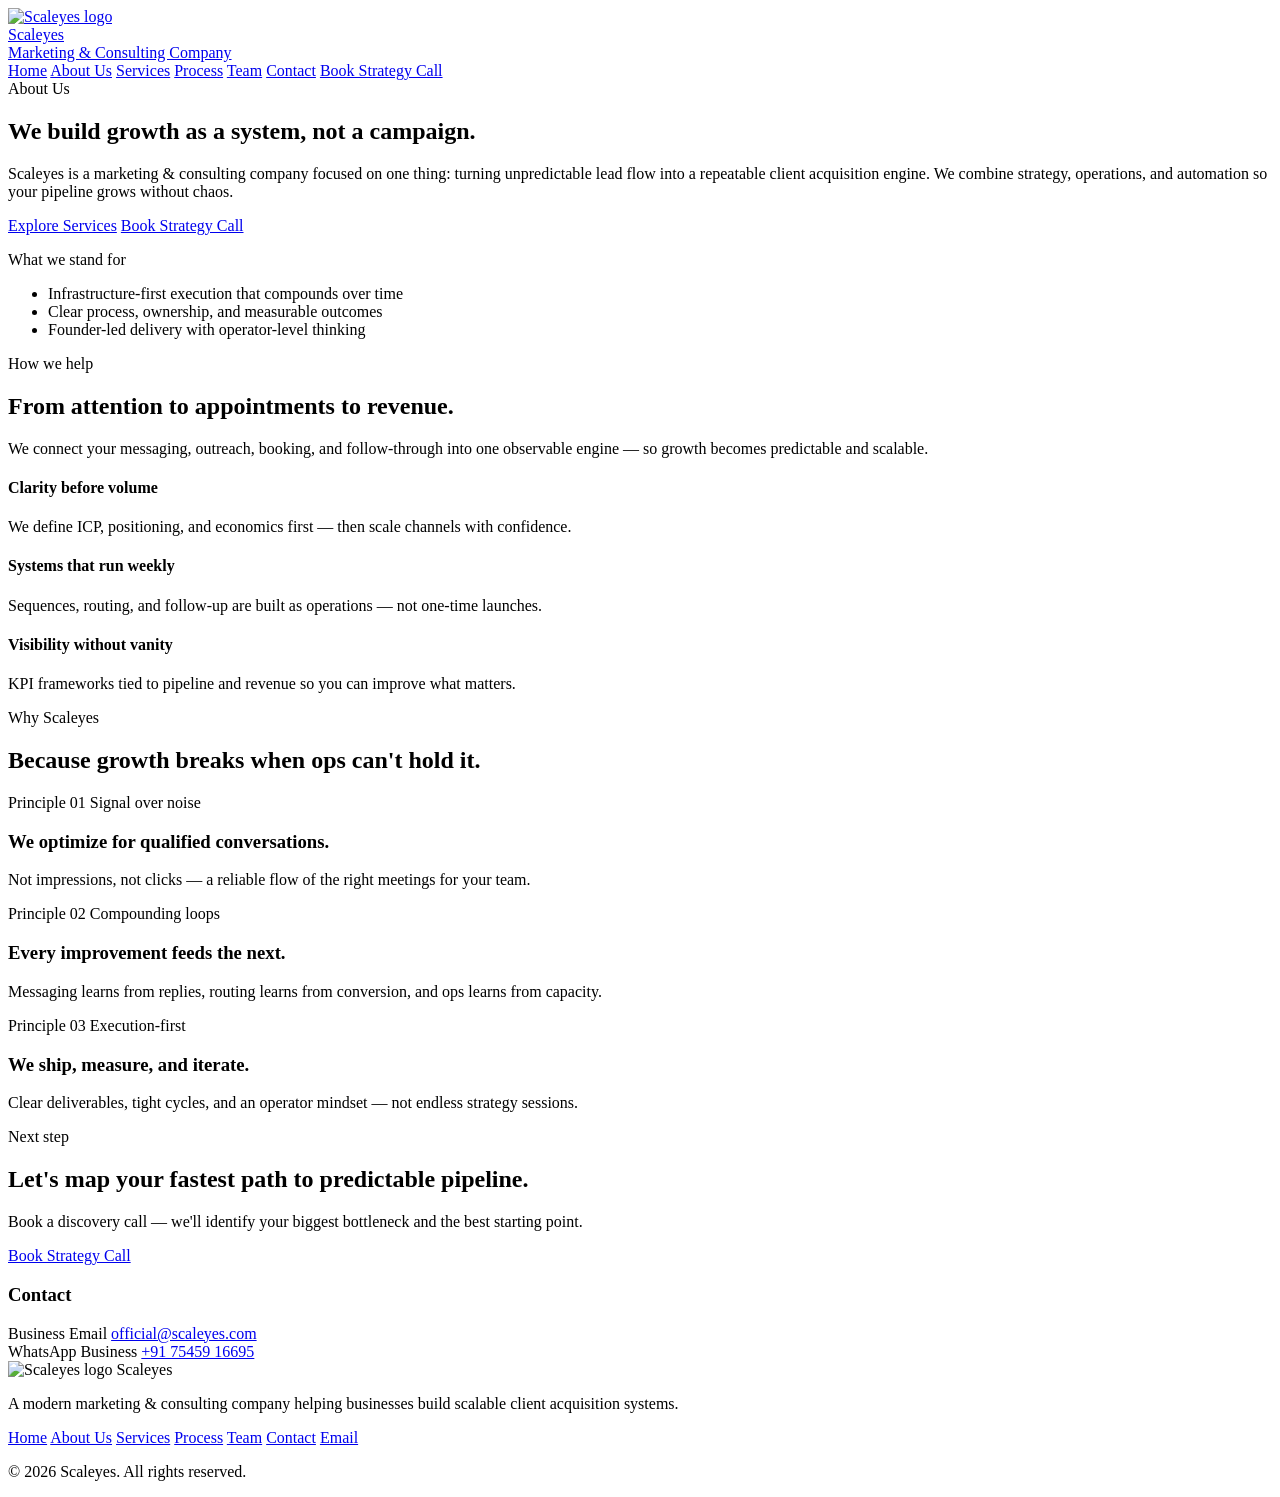
==== about.html @ ab33dea5 "Initial commit" ====
<!DOCTYPE html>
<html lang="en">
<head>
  <meta charset="UTF-8" />
  <title>About Us – Scaleyes Marketing &amp; Consulting Company</title>
  <meta name="viewport" content="width=device-width, initial-scale=1" />
  <meta
    name="description"
    content="About Scaleyes: a marketing & consulting company building scalable client acquisition systems, outreach engines, and operational growth infrastructure for modern businesses."
  />
  <link rel="icon" href="assets/scaleyes-logo.jpeg" type="image/jpeg" />
  <link rel="preconnect" href="https://fonts.googleapis.com" />
  <link rel="preconnect" href="https://fonts.gstatic.com" crossorigin />
  <link href="https://fonts.googleapis.com/css2?family=Inter:wght@300;400;500;600;700;800&display=swap" rel="stylesheet" />
  <link rel="stylesheet" href="css/styles.css" />
</head>
<body>
  <div class="page">
    <header class="nav">
      <div class="nav-inner">
        <a href="index.html" class="brand">
          <img class="brand-logo" src="assets/scaleyes-logo.jpeg" alt="Scaleyes logo" />
          <div>
            <div class="brand-name">Scaleyes</div>
            <div class="brand-sub">Marketing &amp; Consulting Company</div>
          </div>
        </a>
        <nav class="nav-links">
          <a href="index.html">Home</a>
          <a href="about.html" class="active">About Us</a>
          <a href="services.html">Services</a>
          <a href="process.html">Process</a>
          <a href="team.html">Team</a>
          <a href="contact.html">Contact</a>
          <a href="https://calendly.com/scaleyes-official/discovery-call" class="btn btn-primary nav-cta" target="_blank" rel="noopener noreferrer">Book Strategy Call</a>
        </nav>
      </div>
    </header>

    <main>
      <section class="page-hero">
        <div class="container">
          <div class="page-hero-grid fade-in-up">
            <div>
              <div class="hero-eyebrow">
                <span class="hero-eyebrow-dot"></span>
                About Us
              </div>
              <h1 class="page-hero-title">We build growth as a <span>system</span>, not a campaign.</h1>
              <p class="page-hero-subtitle">
                Scaleyes is a marketing &amp; consulting company focused on one thing: turning unpredictable
                lead flow into a repeatable client acquisition engine. We combine strategy, operations,
                and automation so your pipeline grows without chaos.
              </p>
              <div class="hero-cta-row">
                <a href="services.html" class="btn btn-outline">Explore Services</a>
                <a href="https://calendly.com/scaleyes-official/discovery-call" class="btn btn-primary" target="_blank" rel="noopener noreferrer">Book Strategy Call</a>
              </div>
            </div>
            <div class="page-hero-card fade-in-up-delayed">
              <p class="hero-kpi-label">What we stand for</p>
              <ul class="contact-expect-list">
                <li>Infrastructure-first execution that compounds over time</li>
                <li>Clear process, ownership, and measurable outcomes</li>
                <li>Founder-led delivery with operator-level thinking</li>
              </ul>
            </div>
          </div>
        </div>
      </section>

      <section class="section section--tight-top">
        <div class="container">
          <div class="section-header">
            <div class="section-eyebrow">How we help</div>
            <h2 class="section-title">From attention to appointments to <span>revenue.</span></h2>
            <p class="section-subtitle">
              We connect your messaging, outreach, booking, and follow-through into one observable engine —
              so growth becomes predictable and scalable.
            </p>
          </div>

          <div class="value-grid">
            <div class="value-card">
              <h4>Clarity before volume</h4>
              <p>We define ICP, positioning, and economics first — then scale channels with confidence.</p>
            </div>
            <div class="value-card">
              <h4>Systems that run weekly</h4>
              <p>Sequences, routing, and follow-up are built as operations — not one-time launches.</p>
            </div>
            <div class="value-card">
              <h4>Visibility without vanity</h4>
              <p>KPI frameworks tied to pipeline and revenue so you can improve what matters.</p>
            </div>
          </div>
        </div>
      </section>

      <section class="section">
        <div class="container">
          <div class="section-header">
            <div class="section-eyebrow">Why Scaleyes</div>
            <h2 class="section-title">Because growth breaks when <span>ops</span> can't hold it.</h2>
          </div>
          <div class="timeline">
            <article class="timeline-item">
              <div class="timeline-head">
                <span class="timeline-phase">Principle 01</span>
                <span class="badge-outline">Signal over noise</span>
              </div>
              <h3>We optimize for qualified conversations.</h3>
              <p>Not impressions, not clicks — a reliable flow of the right meetings for your team.</p>
            </article>
            <article class="timeline-item">
              <div class="timeline-head">
                <span class="timeline-phase">Principle 02</span>
                <span class="badge-outline">Compounding loops</span>
              </div>
              <h3>Every improvement feeds the next.</h3>
              <p>Messaging learns from replies, routing learns from conversion, and ops learns from capacity.</p>
            </article>
            <article class="timeline-item">
              <div class="timeline-head">
                <span class="timeline-phase">Principle 03</span>
                <span class="badge-outline">Execution-first</span>
              </div>
              <h3>We ship, measure, and iterate.</h3>
              <p>Clear deliverables, tight cycles, and an operator mindset — not endless strategy sessions.</p>
            </article>
          </div>
        </div>
      </section>

      <section class="cta-band">
        <div class="container">
          <div class="cta-wrap">
            <div class="cta-grid">
              <div>
                <div class="cta-kicker">Next step</div>
                <h2 class="cta-title">Let's map your fastest path to <span>predictable pipeline.</span></h2>
                <p class="cta-subtitle">Book a discovery call — we'll identify your biggest bottleneck and the best starting point.</p>
                <a href="https://calendly.com/scaleyes-official/discovery-call" class="btn btn-primary" target="_blank" rel="noopener noreferrer">Book Strategy Call</a>
              </div>
              <div class="contact-panel">
                <h3 class="contact-heading">Contact</h3>
                <div class="contact-list">
                  <div class="contact-item">
                    <span class="contact-label">Business Email</span>
                    <a href="mailto:official@scaleyes.com" class="contact-value">official@scaleyes.com</a>
                  </div>
                  <div class="contact-item">
                    <span class="contact-label">WhatsApp Business</span>
                    <a href="https://wa.me/917545916695" class="contact-value" target="_blank" rel="noopener noreferrer">+91 75459 16695</a>
                  </div>
                </div>
              </div>
            </div>
          </div>
        </div>
      </section>
    </main>

    <footer>
      <div class="container">
        <div class="footer-inner">
          <div class="footer-left">
            <div class="footer-logo">
              <img class="footer-logo-img" src="assets/scaleyes-logo.jpeg" alt="Scaleyes logo" />
              <span>Scaleyes</span>
            </div>
            <p class="footer-mini">A modern marketing &amp; consulting company helping businesses build scalable client acquisition systems.</p>
          </div>
          <div class="footer-right">
            <div class="footer-links">
              <a href="index.html">Home</a>
              <a href="about.html">About Us</a>
              <a href="services.html">Services</a>
              <a href="process.html">Process</a>
              <a href="team.html">Team</a>
              <a href="contact.html">Contact</a>
              <a href="mailto:official@scaleyes.com">Email</a>
            </div>
            <p class="footer-mini">&copy; <span id="year"></span> Scaleyes. All rights reserved.</p>
          </div>
        </div>
      </div>
    </footer>
  </div>
  <script>document.getElementById("year").textContent = new Date().getFullYear();</script>
</body>
</html>
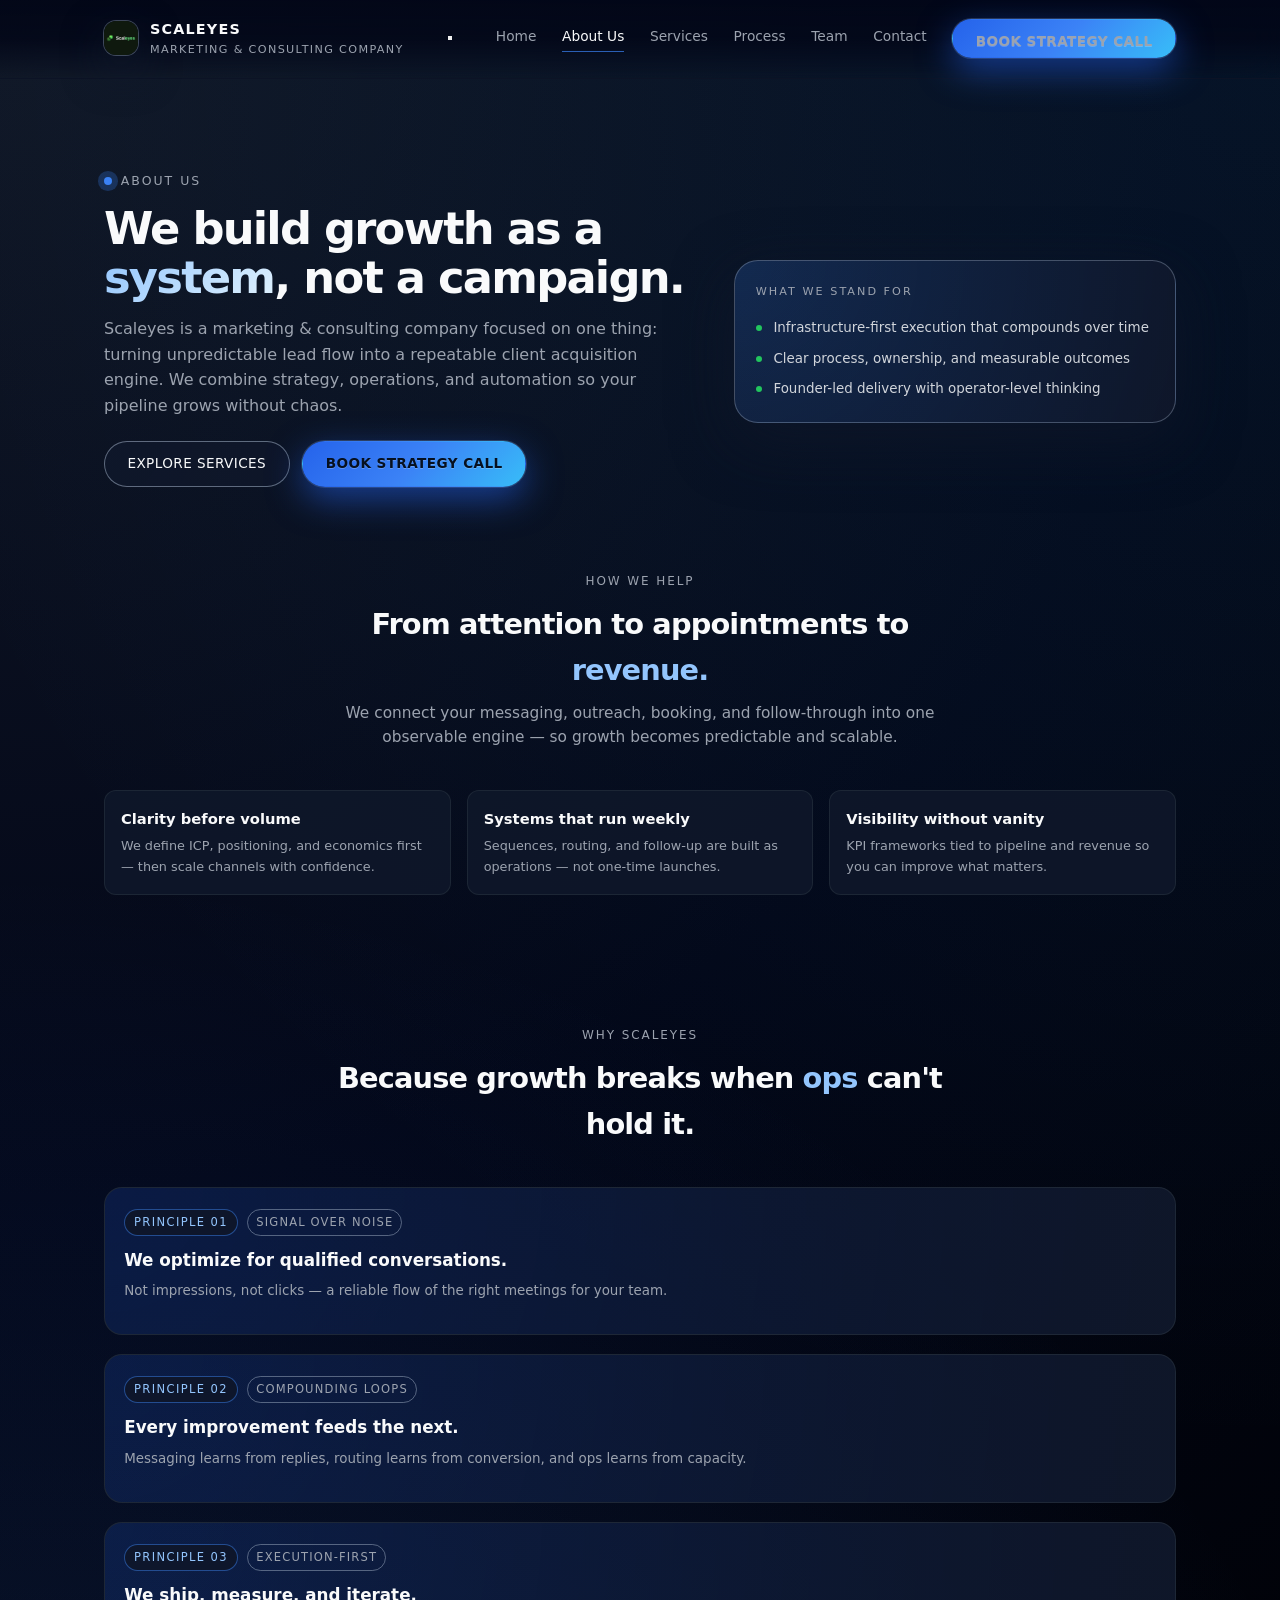
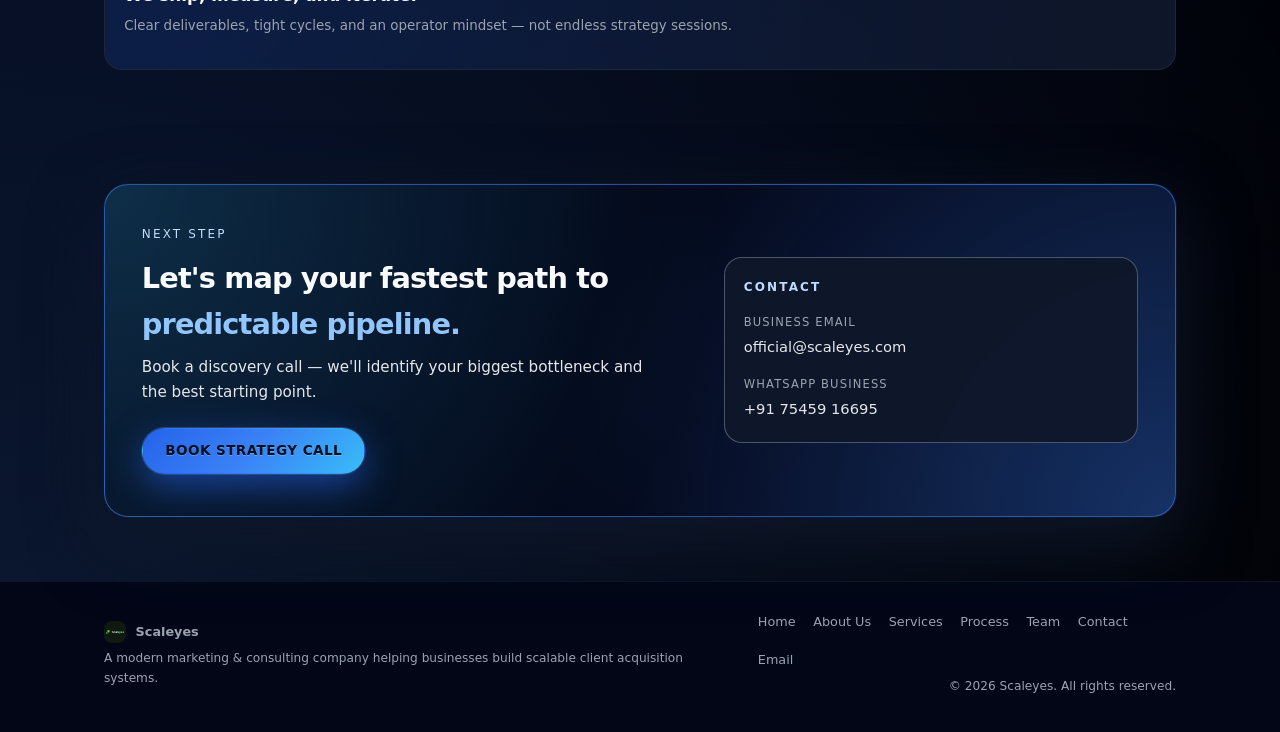
==== commit 32e747cd: "Add files via upload" ====
--- a/about.html
+++ b/about.html
@@ -3,7 +3,7 @@
 <head>
   <meta charset="UTF-8" />
   <title>About Us – Scaleyes Marketing &amp; Consulting Company</title>
-  <meta name="viewport" content="width=device-width, initial-scale=1" />
+  <meta name="viewport" content="width=device-width, initial-scale=1, maximum-scale=1, user-scalable=no" />
   <meta
     name="description"
     content="About Scaleyes: a marketing & consulting company building scalable client acquisition systems, outreach engines, and operational growth infrastructure for modern businesses."
@@ -25,7 +25,12 @@
             <div class="brand-sub">Marketing &amp; Consulting Company</div>
           </div>
         </a>
-        <nav class="nav-links">
+        <button class="nav-toggle" type="button" aria-label="Open menu" aria-expanded="false" aria-controls="site-nav">
+          <span class="nav-toggle-bar" aria-hidden="true"></span>
+          <span class="nav-toggle-bar" aria-hidden="true"></span>
+          <span class="nav-toggle-bar" aria-hidden="true"></span>
+        </button>
+        <nav class="nav-links" id="site-nav">
           <a href="index.html">Home</a>
           <a href="about.html" class="active">About Us</a>
           <a href="services.html">Services</a>
@@ -187,6 +192,7 @@
       </div>
     </footer>
   </div>
+  <script src="js/nav.js" defer></script>
   <script>document.getElementById("year").textContent = new Date().getFullYear();</script>
 </body>
 </html>
--- a/css/styles.css
+++ b/css/styles.css
@@ -0,0 +1,1908 @@
+﻿:root {
+      --color-bg: #050816;
+      --color-bg-elevated: #070b16;
+      --color-bg-soft: #0b1020;
+      --color-navy: #050816;
+      --color-black: #020308;
+      --color-accent: #3b82f6; /* Electric blue */
+      --color-accent-soft: rgba(59, 130, 246, 0.2);
+      --color-text: #f9fafb;
+      --color-muted: #9ca3af;
+      --color-border-subtle: rgba(156, 163, 175, 0.25);
+      --radius-xl: 24px;
+      --radius-lg: 18px;
+      --radius-md: 12px;
+      --shadow-soft: 0 18px 60px rgba(15, 23, 42, 0.75);
+      --transition-fast: 180ms ease-out;
+      --transition-med: 260ms ease-out;
+      --max-width: 1120px;
+    }
+
+    * {
+      box-sizing: border-box;
+      margin: 0;
+      padding: 0;
+    }
+
+    body {
+      font-family: "Inter", system-ui, -apple-system, BlinkMacSystemFont, sans-serif;
+      background: radial-gradient(circle at top left, #111827 0, #020617 45%, #000 100%);
+      color: var(--color-text);
+      -webkit-font-smoothing: antialiased;
+      line-height: 1.6;
+    }
+
+    ::selection {
+      background: var(--color-accent);
+      color: #0b1020;
+    }
+
+    a {
+      color: inherit;
+      text-decoration: none;
+    }
+
+    img {
+      max-width: 100%;
+      display: block;
+    }
+
+    /* Layout */
+    .page {
+      min-height: 100vh;
+      display: flex;
+      flex-direction: column;
+      background:
+        radial-gradient(circle at top right, rgba(56, 189, 248, 0.08), transparent 55%),
+        radial-gradient(circle at bottom left, rgba(59, 130, 246, 0.18), transparent 55%);
+    }
+
+    .container {
+      width: 100%;
+      max-width: var(--max-width);
+      margin: 0 auto;
+      padding: 0 1.5rem;
+    }
+
+    header,
+    main,
+    footer {
+      width: 100%;
+    }
+
+    /* Top navigation */
+    .nav {
+      position: sticky;
+      top: 0;
+      z-index: 40;
+      backdrop-filter: blur(18px);
+      background: linear-gradient(
+        to bottom,
+        rgba(2, 6, 23, 0.92),
+        rgba(2, 6, 23, 0.82),
+        transparent
+      );
+      border-bottom: 1px solid rgba(15, 23, 42, 0.8);
+    }
+
+    .nav-inner {
+      display: flex;
+      align-items: center;
+      justify-content: space-between;
+      padding: 1.1rem 1.5rem 1.2rem;
+      max-width: var(--max-width);
+      margin: 0 auto;
+    }
+
+    .brand {
+      display: flex;
+      align-items: center;
+      gap: 0.75rem;
+    }
+
+    .brand-mark {
+      width: 32px;
+      height: 32px;
+      border-radius: 999px;
+      background: conic-gradient(
+        from 140deg,
+        #0ea5e9,
+        #3b82f6,
+        #6366f1,
+        #0ea5e9
+      );
+      box-shadow:
+        0 0 0 1px rgba(148, 163, 184, 0.4),
+        0 16px 40px rgba(15, 23, 42, 0.85);
+      position: relative;
+      overflow: hidden;
+    }
+
+    .brand-mark::after {
+      content: "";
+      position: absolute;
+      inset: 4px;
+      border-radius: inherit;
+      background: radial-gradient(circle at 30% 0%, rgba(248, 250, 252, 0.26), transparent 55%);
+      mix-blend-mode: screen;
+    }
+
+    .brand-logo {
+      width: 34px;
+      height: 34px;
+      border-radius: 12px;
+      object-fit: cover;
+      box-shadow:
+        0 0 0 1px rgba(148, 163, 184, 0.4),
+        0 16px 40px rgba(15, 23, 42, 0.85);
+    }
+
+    .brand-name {
+      font-weight: 700;
+      letter-spacing: 0.08em;
+      font-size: 0.9rem;
+      text-transform: uppercase;
+    }
+
+    .brand-name--big {
+      font-size: 2.4rem;
+      letter-spacing: -0.03em;
+      text-transform: none;
+      margin-bottom: 0.25rem;
+    }
+
+    .brand-sub {
+      font-size: 0.7rem;
+      color: var(--color-muted);
+      letter-spacing: 0.12em;
+      text-transform: uppercase;
+    }
+
+    .brand-logo--big {
+      width: 88px;
+      height: 88px;
+      border-radius: 22px;
+      box-shadow:
+        0 0 0 1px rgba(148, 163, 184, 0.4),
+        0 26px 70px rgba(15, 23, 42, 0.95);
+    }
+
+    .brand-hero {
+      padding: 2.4rem 0 0;
+    }
+
+    .brand-hero-inner {
+      display: flex;
+      align-items: center;
+      gap: 1.25rem;
+      border-radius: var(--radius-xl);
+      border: 1px solid rgba(59, 130, 246, 0.45);
+      background:
+        radial-gradient(circle at top left, rgba(56, 189, 248, 0.22), transparent 55%),
+        radial-gradient(circle at bottom right, rgba(59, 130, 246, 0.35), transparent 55%),
+        linear-gradient(135deg, rgba(15, 23, 42, 0.98), rgba(2, 6, 23, 0.98));
+      padding: 1.6rem 1.4rem;
+      box-shadow: 0 24px 70px rgba(15, 23, 42, 0.98);
+    }
+
+    @media (max-width: 640px) {
+      .brand-hero-inner {
+        flex-direction: column;
+        align-items: flex-start;
+      }
+    }
+
+    .nav-links {
+      display: flex;
+      align-items: center;
+      gap: 1.6rem;
+      font-size: 0.86rem;
+    }
+
+    .nav-links a {
+      color: var(--color-muted);
+      padding-bottom: 0.25rem;
+      border-bottom: 1px solid transparent;
+      transition: color var(--transition-fast), border-color var(--transition-fast),
+        transform var(--transition-fast);
+    }
+
+    .nav-links a:hover {
+      color: var(--color-text);
+      border-color: rgba(148, 163, 184, 0.5);
+      transform: translateY(-1px);
+    }
+
+    .nav-cta {
+      display: none;
+    }
+
+    @media (min-width: 840px) {
+      .nav-cta {
+        display: inline-flex;
+      }
+    }
+
+    .btn {
+      display: inline-flex;
+      align-items: center;
+      justify-content: center;
+      border-radius: 999px;
+      border: 1px solid transparent;
+      padding: 0.7rem 1.4rem;
+      font-size: 0.85rem;
+      font-weight: 500;
+      letter-spacing: 0.03em;
+      text-transform: uppercase;
+      cursor: pointer;
+      transition: background var(--transition-med), color var(--transition-med),
+        transform var(--transition-med), box-shadow var(--transition-med),
+        border-color var(--transition-med);
+      white-space: nowrap;
+    }
+
+    .btn-primary {
+      background: linear-gradient(135deg, #2563eb, #3b82f6, #38bdf8);
+      color: #06101f;
+      font-weight: 700;
+      text-shadow: 0 1px 0 rgba(255, 255, 255, 0.22);
+      box-shadow:
+        0 12px 35px rgba(37, 99, 235, 0.55),
+        0 0 0 1px rgba(191, 219, 254, 0.2);
+    }
+
+    .btn-primary:hover {
+      transform: translateY(-1px) scale(1.02);
+      box-shadow:
+        0 18px 45px rgba(37, 99, 235, 0.75),
+        0 0 0 1px rgba(191, 219, 254, 0.28);
+      background: linear-gradient(135deg, #1d4ed8, #2563eb, #0ea5e9);
+      color: #06101f;
+    }
+
+    .btn-primary:focus-visible {
+      outline: 3px solid rgba(191, 219, 254, 0.55);
+      outline-offset: 3px;
+    }
+
+    .btn-outline {
+      border-color: rgba(148, 163, 184, 0.6);
+      color: var(--color-text);
+      background: radial-gradient(circle at top left, rgba(15, 23, 42, 0.95), rgba(15, 23, 42, 0.85));
+    }
+
+    .btn-outline:hover {
+      border-color: rgba(148, 163, 184, 0.9);
+      background: radial-gradient(circle at top left, rgba(30, 64, 175, 0.6), rgba(15, 23, 42, 0.95));
+      transform: translateY(-1px);
+      box-shadow: 0 16px 38px rgba(15, 23, 42, 0.9);
+    }
+
+    /* Hero */
+    .hero {
+      padding: 5.5rem 0 4.3rem;
+    }
+
+    @media (min-width: 960px) {
+      .hero {
+        padding: 6.4rem 0 4.8rem;
+      }
+    }
+
+    .hero-grid {
+      display: grid;
+      grid-template-columns: minmax(0, 1.1fr);
+      gap: 3rem;
+      align-items: center;
+    }
+
+    @media (min-width: 960px) {
+      .hero-grid {
+        grid-template-columns: minmax(0, 1.1fr) minmax(0, 1fr);
+      }
+    }
+
+    .hero-eyebrow {
+      font-size: 0.78rem;
+      letter-spacing: 0.16em;
+      text-transform: uppercase;
+      color: var(--color-muted);
+      display: inline-flex;
+      align-items: center;
+      gap: 0.55rem;
+      margin-bottom: 0.9rem;
+    }
+
+    .hero-eyebrow-dot {
+      width: 8px;
+      height: 8px;
+      border-radius: 999px;
+      background: var(--color-accent);
+      box-shadow: 0 0 0 6px rgba(59, 130, 246, 0.25);
+    }
+
+    .hero-title {
+      font-size: clamp(2.2rem, 4vw, 3.4rem);
+      line-height: 1.06;
+      letter-spacing: -0.04em;
+      margin-bottom: 1rem;
+    }
+
+    .hero-title span {
+      background: linear-gradient(135deg, #93c5fd, #e0f2fe);
+      -webkit-background-clip: text;
+      background-clip: text;
+      color: transparent;
+    }
+
+    .hero-subtitle {
+      font-size: 0.98rem;
+      color: var(--color-muted);
+      max-width: 31rem;
+      margin-bottom: 1.6rem;
+    }
+
+    .hero-tags {
+      display: inline-flex;
+      flex-wrap: wrap;
+      gap: 0.4rem;
+      margin-bottom: 2.1rem;
+    }
+
+    .hero-tag {
+      font-size: 0.75rem;
+      padding: 0.32rem 0.7rem;
+      border-radius: 999px;
+      border: 1px solid rgba(148, 163, 184, 0.45);
+      color: var(--color-muted);
+      background: radial-gradient(circle at top, rgba(30, 64, 175, 0.35), rgba(15, 23, 42, 0.96));
+      letter-spacing: 0.09em;
+      text-transform: uppercase;
+    }
+
+    .hero-cta-row {
+      display: flex;
+      flex-wrap: wrap;
+      gap: 0.8rem;
+      align-items: center;
+      margin-bottom: 1.8rem;
+    }
+
+    .hero-note {
+      font-size: 0.8rem;
+      color: var(--color-muted);
+    }
+
+    .hero-note strong {
+      color: #e5e7eb;
+      font-weight: 500;
+    }
+
+    .hero-meta-row {
+      display: flex;
+      flex-wrap: wrap;
+      gap: 1.4rem;
+      margin-top: 1.1rem;
+    }
+
+    .hero-meta {
+      font-size: 0.78rem;
+      color: var(--color-muted);
+      display: flex;
+      align-items: center;
+      gap: 0.6rem;
+    }
+
+    .hero-meta-badge {
+      padding: 0.22rem 0.6rem;
+      border-radius: 999px;
+      border: 1px solid rgba(148, 163, 184, 0.5);
+      background: linear-gradient(135deg, rgba(15, 23, 42, 0.95), rgba(30, 64, 175, 0.8));
+      font-size: 0.72rem;
+      letter-spacing: 0.08em;
+      text-transform: uppercase;
+      color: #e5e7eb;
+    }
+
+    /* Hero visual */
+    .hero-visual-wrap {
+      position: relative;
+    }
+
+    .hero-card {
+      position: relative;
+      border-radius: var(--radius-xl);
+      padding: 1.6rem 1.5rem 1.7rem;
+      background:
+        radial-gradient(circle at top left, rgba(96, 165, 250, 0.22), transparent 55%),
+        radial-gradient(circle at bottom right, rgba(59, 130, 246, 0.2), transparent 52%),
+        linear-gradient(135deg, rgba(15, 23, 42, 0.98), rgba(15, 23, 42, 0.96));
+      border: 1px solid rgba(148, 163, 184, 0.4);
+      box-shadow: var(--shadow-soft);
+      overflow: hidden;
+    }
+
+    .hero-card-grid {
+      display: grid;
+      grid-template-columns: minmax(0, 1.1fr) minmax(0, 1.1fr);
+      gap: 1.3rem;
+      align-items: flex-start;
+    }
+
+    .hero-kpi-label {
+      font-size: 0.7rem;
+      letter-spacing: 0.18em;
+      text-transform: uppercase;
+      color: var(--color-muted);
+      margin-bottom: 0.4rem;
+    }
+
+    .hero-kpi-main {
+      font-size: 0.95rem;
+      color: #e5e7eb;
+      margin-bottom: 0.7rem;
+    }
+
+    .hero-kpi-pill-row {
+      display: flex;
+      flex-wrap: wrap;
+      gap: 0.4rem;
+      margin-bottom: 0.8rem;
+    }
+
+    .hero-kpi-pill {
+      font-size: 0.7rem;
+      padding: 0.2rem 0.55rem;
+      border-radius: 999px;
+      background: rgba(15, 23, 42, 0.9);
+      border: 1px solid rgba(148, 163, 184, 0.55);
+      color: var(--color-muted);
+    }
+
+    .hero-bar-chart {
+      margin-top: 0.4rem;
+    }
+
+    .hero-bar-label-row {
+      display: flex;
+      justify-content: space-between;
+      font-size: 0.7rem;
+      color: var(--color-muted);
+      margin-bottom: 0.35rem;
+    }
+
+    .hero-bar-track {
+      position: relative;
+      height: 7px;
+      border-radius: 999px;
+      background: rgba(15, 23, 42, 0.96);
+      overflow: hidden;
+    }
+
+    .hero-bar-fill {
+      position: absolute;
+      inset: 0;
+      width: 72%;
+      border-radius: inherit;
+      background: linear-gradient(90deg, #22d3ee, #3b82f6, #6366f1);
+      box-shadow: 0 0 18px rgba(59, 130, 246, 0.7);
+      transform-origin: left;
+      transform: scaleX(0.92);
+    }
+
+    /* Simulated line chart */
+    .hero-line-card {
+      background: radial-gradient(circle at top, rgba(15, 23, 42, 0.9), rgba(15, 23, 42, 0.92));
+      border-radius: var(--radius-lg);
+      border: 1px solid rgba(148, 163, 184, 0.35);
+      padding: 0.85rem 0.9rem 0.9rem;
+      position: relative;
+      overflow: hidden;
+    }
+
+    .hero-line-header {
+      display: flex;
+      justify-content: space-between;
+      align-items: center;
+      margin-bottom: 0.5rem;
+      font-size: 0.72rem;
+      color: var(--color-muted);
+    }
+
+    .hero-line-pill {
+      padding: 0.16rem 0.45rem;
+      border-radius: 999px;
+      border: 1px solid rgba(148, 163, 184, 0.45);
+    }
+
+    .hero-line-main {
+      font-size: 0.92rem;
+      color: #e5e7eb;
+      margin-bottom: 0.4rem;
+    }
+
+    .hero-line-sub {
+      font-size: 0.72rem;
+      color: var(--color-muted);
+      margin-bottom: 0.6rem;
+    }
+
+    .hero-line-grid {
+      position: relative;
+      height: 80px;
+      border-radius: 12px;
+      border: 1px solid rgba(31, 41, 55, 0.9);
+      overflow: hidden;
+      background: radial-gradient(circle at top left, rgba(37, 99, 235, 0.24), #020617);
+    }
+
+    .hero-line-grid::before,
+    .hero-line-grid::after {
+      content: "";
+      position: absolute;
+      inset: 0;
+      background-image: linear-gradient(
+          to right,
+          rgba(15, 23, 42, 0.9) 1px,
+          transparent 1px
+        ),
+        linear-gradient(to bottom, rgba(15, 23, 42, 0.95) 1px, transparent 1px);
+      background-size: 26px 26px;
+      opacity: 0.8;
+    }
+
+    .hero-line-path {
+      position: absolute;
+      inset: 0;
+      background: none;
+      pointer-events: none;
+    }
+
+    .hero-line-svg {
+      width: 100%;
+      height: 100%;
+      display: block;
+    }
+
+    .hero-blob {
+      position: absolute;
+      inset: -50%;
+      background: radial-gradient(circle at top left, rgba(56, 189, 248, 0.3), transparent 60%);
+      mix-blend-mode: screen;
+      opacity: 0.7;
+    }
+
+    /* Sections */
+    .section {
+      padding: 3.8rem 0;
+    }
+
+    @media (min-width: 960px) {
+      .section {
+        padding: 4.1rem 0;
+      }
+    }
+
+    .section-header {
+      max-width: 640px;
+      margin: 0 auto 2.5rem;
+      text-align: center;
+    }
+
+    .section-eyebrow {
+      font-size: 0.75rem;
+      letter-spacing: 0.16em;
+      text-transform: uppercase;
+      color: var(--color-muted);
+      margin-bottom: 0.6rem;
+    }
+
+    .section-title {
+      font-size: 1.8rem;
+      letter-spacing: -0.03em;
+      margin-bottom: 0.5rem;
+    }
+
+    .section-title span {
+      color: #93c5fd;
+    }
+
+    .section-subtitle {
+      font-size: 0.96rem;
+      color: var(--color-muted);
+    }
+
+    /* Services */
+    .services-grid {
+      display: grid;
+      grid-template-columns: minmax(0, 1fr);
+      gap: 1.3rem;
+    }
+
+    @media (min-width: 720px) {
+      .services-grid {
+        grid-template-columns: repeat(3, minmax(0, 1fr));
+      }
+    }
+
+    @media (min-width: 1040px) {
+      .services-grid {
+        grid-template-columns: repeat(5, minmax(0, 1fr));
+      }
+    }
+
+    .service-card {
+      position: relative;
+      border-radius: var(--radius-lg);
+      padding: 1.2rem 1.2rem 1.3rem;
+      background: radial-gradient(circle at top, #020617 0%, #020617 60%, #020617 100%);
+      border: 1px solid rgba(31, 41, 55, 0.9);
+      box-shadow: 0 12px 30px rgba(15, 23, 42, 0.9);
+      overflow: hidden;
+      cursor: default;
+      transition: transform var(--transition-med), box-shadow var(--transition-med),
+        border-color var(--transition-med), background var(--transition-med);
+    }
+
+    .service-card::before {
+      content: "";
+      position: absolute;
+      inset: -40%;
+      background: radial-gradient(
+        circle at top,
+        rgba(59, 130, 246, 0.28),
+        rgba(15, 23, 42, 0.98)
+      );
+      opacity: 0;
+      transition: opacity var(--transition-med), transform var(--transition-med);
+      transform: translateY(8px);
+    }
+
+    .service-card-inner {
+      position: relative;
+      z-index: 1;
+    }
+
+    .service-badge {
+      width: 36px;
+      height: 36px;
+      border-radius: 16px;
+      background: radial-gradient(circle at 30% 0%, #38bdf8, #1d4ed8);
+      display: flex;
+      align-items: center;
+      justify-content: center;
+      box-shadow:
+        0 10px 28px rgba(37, 99, 235, 0.7),
+        0 0 0 1px rgba(191, 219, 254, 0.4);
+      margin-bottom: 0.85rem;
+    }
+
+    .service-badge-dot {
+      width: 16px;
+      height: 16px;
+      border-radius: 999px;
+      border: 2px solid rgba(219, 234, 254, 0.8);
+      box-shadow: 0 0 0 2px rgba(37, 99, 235, 0.5);
+    }
+
+    .service-title {
+      font-size: 0.96rem;
+      font-weight: 600;
+      margin-bottom: 0.35rem;
+    }
+
+    .service-outcome {
+      font-size: 0.82rem;
+      color: var(--color-muted);
+      margin-bottom: 0.7rem;
+    }
+
+    .service-meta {
+      font-size: 0.7rem;
+      color: var(--color-muted);
+      opacity: 0.9;
+    }
+
+    .service-card:hover {
+      transform: translateY(-6px);
+      box-shadow:
+        0 20px 55px rgba(15, 23, 42, 0.98),
+        0 0 0 1px rgba(148, 163, 184, 0.4);
+      border-color: rgba(148, 163, 184, 0.8);
+      background: radial-gradient(circle at top, #020617 0%, #020617 60%, #020617 100%);
+    }
+
+    .service-card:hover::before {
+      opacity: 1;
+      transform: translateY(0);
+    }
+
+    /* Process */
+    .process-wrap {
+      border-radius: var(--radius-xl);
+      border: 1px solid rgba(31, 41, 55, 0.98);
+      background: radial-gradient(circle at top, rgba(15, 23, 42, 0.98), #020617);
+      padding: 1.4rem 1.2rem 1.6rem;
+      box-shadow: var(--shadow-soft);
+      overflow: hidden;
+      position: relative;
+    }
+
+    @media (min-width: 840px) {
+      .process-wrap {
+        padding: 1.6rem 1.6rem 1.8rem;
+      }
+    }
+
+    .process-header-row {
+      display: flex;
+      justify-content: space-between;
+      align-items: center;
+      gap: 1.5rem;
+      margin-bottom: 1.4rem;
+      flex-wrap: wrap;
+    }
+
+    .process-heading-main {
+      font-size: 0.9rem;
+      color: var(--color-muted);
+    }
+
+    .process-heading-main strong {
+      color: #e5e7eb;
+    }
+
+    .process-indicator {
+      display: inline-flex;
+      align-items: center;
+      gap: 0.4rem;
+      font-size: 0.74rem;
+      padding: 0.28rem 0.7rem;
+      border-radius: 999px;
+      border: 1px solid rgba(148, 163, 184, 0.6);
+      background: radial-gradient(circle at top, rgba(30, 64, 175, 0.85), rgba(15, 23, 42, 0.98));
+      color: #e5e7eb;
+      letter-spacing: 0.11em;
+      text-transform: uppercase;
+    }
+
+    .process-indicator-dot {
+      width: 7px;
+      height: 7px;
+      border-radius: 999px;
+      background: #22c55e;
+      box-shadow: 0 0 0 4px rgba(34, 197, 94, 0.3);
+    }
+
+    .process-steps {
+      display: grid;
+      grid-template-columns: minmax(0, 1fr);
+      gap: 0.9rem;
+      position: relative;
+    }
+
+    @media (min-width: 840px) {
+      .process-steps {
+        grid-template-columns: repeat(3, minmax(0, 1fr));
+      }
+    }
+
+    .process-step {
+      position: relative;
+      border-radius: var(--radius-md);
+      padding: 0.9rem 0.9rem 1rem;
+      background: radial-gradient(circle at top, rgba(17, 24, 39, 0.98), rgba(15, 23, 42, 0.98));
+      border: 1px solid rgba(31, 41, 55, 0.9);
+      overflow: hidden;
+      transition: transform var(--transition-med), border-color var(--transition-med),
+        box-shadow var(--transition-med), background var(--transition-med);
+    }
+
+    .process-step::before {
+      content: "";
+      position: absolute;
+      inset: -40%;
+      background: radial-gradient(circle at top, rgba(59, 130, 246, 0.18), transparent 60%);
+      opacity: 0;
+      transition: opacity var(--transition-med), transform var(--transition-med);
+      transform: translateY(8px);
+    }
+
+    .process-step-inner {
+      position: relative;
+      z-index: 1;
+    }
+
+    .process-pill {
+      display: inline-flex;
+      align-items: center;
+      gap: 0.3rem;
+      padding: 0.15rem 0.55rem;
+      border-radius: 999px;
+      border: 1px solid rgba(148, 163, 184, 0.55);
+      font-size: 0.7rem;
+      letter-spacing: 0.11em;
+      text-transform: uppercase;
+      color: var(--color-muted);
+      margin-bottom: 0.55rem;
+    }
+
+    .process-pill-num {
+      width: 18px;
+      height: 18px;
+      border-radius: 999px;
+      background: rgba(15, 23, 42, 0.96);
+      display: flex;
+      align-items: center;
+      justify-content: center;
+      font-size: 0.68rem;
+      color: #e5e7eb;
+    }
+
+    .process-title {
+      font-size: 0.95rem;
+      font-weight: 600;
+      margin-bottom: 0.25rem;
+    }
+
+    .process-copy {
+      font-size: 0.8rem;
+      color: var(--color-muted);
+    }
+
+    .process-step:hover {
+      transform: translateY(-4px);
+      border-color: rgba(148, 163, 184, 0.9);
+      box-shadow: 0 18px 44px rgba(15, 23, 42, 0.96);
+      background: radial-gradient(circle at top, rgba(17, 24, 39, 1), rgba(15, 23, 42, 0.98));
+    }
+
+    .process-step:hover::before {
+      opacity: 1;
+      transform: translateY(0);
+    }
+
+    /* Team */
+    .team-grid {
+      display: grid;
+      grid-template-columns: minmax(0, 1fr);
+      gap: 1.3rem;
+    }
+
+    @media (min-width: 840px) {
+      .team-grid {
+        grid-template-columns: repeat(3, minmax(0, 1fr));
+      }
+    }
+
+    .team-card {
+      position: relative;
+      border-radius: var(--radius-lg);
+      padding: 1.1rem 1.1rem 1.2rem;
+      background: radial-gradient(circle at top, rgba(15, 23, 42, 0.98), rgba(15, 23, 42, 0.98));
+      border: 1px solid rgba(31, 41, 55, 0.98);
+      box-shadow: 0 16px 45px rgba(15, 23, 42, 0.95);
+      overflow: hidden;
+      transition: transform var(--transition-med), box-shadow var(--transition-med),
+        border-color var(--transition-med), background var(--transition-med);
+    }
+
+    .team-card::before {
+      content: "";
+      position: absolute;
+      inset: -40%;
+      background: radial-gradient(
+        circle at top,
+        rgba(56, 189, 248, 0.28),
+        rgba(37, 99, 235, 0.22),
+        transparent 60%
+      );
+      opacity: 0;
+      transition: opacity var(--transition-med), transform var(--transition-med);
+      transform: translateY(8px);
+    }
+
+    .team-card-inner {
+      position: relative;
+      z-index: 1;
+    }
+
+    .team-avatar-wrap {
+      display: flex;
+      align-items: center;
+      gap: 0.75rem;
+      margin-bottom: 0.85rem;
+    }
+
+    .team-avatar {
+      width: 48px;
+      height: 48px;
+      border-radius: 999px;
+      background: linear-gradient(135deg, #1d4ed8, #38bdf8);
+      display: flex;
+      align-items: center;
+      justify-content: center;
+      font-weight: 600;
+      font-size: 1rem;
+      color: #e5f2ff;
+      box-shadow:
+        0 18px 40px rgba(37, 99, 235, 0.9),
+        0 0 0 3px rgba(15, 23, 42, 1);
+      position: relative;
+      overflow: hidden;
+    }
+
+    .team-avatar::after {
+      content: "";
+      position: absolute;
+      inset: 7px;
+      border-radius: inherit;
+      background: radial-gradient(circle at 30% 0%, rgba(248, 250, 252, 0.22), transparent 60%);
+      mix-blend-mode: screen;
+    }
+
+    .team-avatar img {
+      width: 100%;
+      height: 100%;
+      object-fit: cover;
+      display: block;
+    }
+
+    .team-avatar--photo::after {
+      display: none;
+    }
+
+    .team-avatar--xl {
+      width: 88px;
+      height: 88px;
+      box-shadow:
+        0 22px 55px rgba(37, 99, 235, 0.95),
+        0 0 0 3px rgba(15, 23, 42, 1);
+    }
+
+    /* Simple lightbox for team photos */
+    .lightbox {
+      position: fixed;
+      inset: 0;
+      background: rgba(0, 0, 0, 0.75);
+      display: none;
+      align-items: center;
+      justify-content: center;
+      padding: 1.5rem;
+      z-index: 1000;
+    }
+
+    .lightbox.open {
+      display: flex;
+    }
+
+    .lightbox-card {
+      width: min(920px, 94vw);
+      border-radius: var(--radius-xl);
+      border: 1px solid rgba(148, 163, 184, 0.35);
+      background: rgba(2, 6, 23, 0.92);
+      box-shadow: 0 28px 90px rgba(0, 0, 0, 0.85);
+      overflow: hidden;
+    }
+
+    .lightbox-img {
+      width: 100%;
+      height: auto;
+      display: block;
+      max-height: 82vh;
+      object-fit: contain;
+      background: rgba(2, 6, 23, 0.92);
+    }
+
+    .lightbox-meta {
+      padding: 0.9rem 1rem 1rem;
+      display: flex;
+      align-items: center;
+      justify-content: space-between;
+      gap: 1rem;
+      border-top: 1px solid rgba(148, 163, 184, 0.18);
+      color: var(--color-muted);
+      font-size: 0.8rem;
+    }
+
+    .lightbox-close {
+      border: 1px solid rgba(148, 163, 184, 0.45);
+      background: rgba(15, 23, 42, 0.9);
+      color: #e5e7eb;
+      border-radius: 999px;
+      padding: 0.45rem 0.8rem;
+      cursor: pointer;
+    }
+
+    .team-meta {
+      display: flex;
+      flex-direction: column;
+      gap: 0.05rem;
+    }
+
+    .team-name {
+      font-size: 0.98rem;
+      font-weight: 600;
+    }
+
+    .team-role {
+      font-size: 0.8rem;
+      color: var(--color-muted);
+    }
+
+    .team-bio {
+      font-size: 0.8rem;
+      color: var(--color-muted);
+      margin-bottom: 0.9rem;
+    }
+
+    .team-footer {
+      display: flex;
+      justify-content: space-between;
+      align-items: center;
+      gap: 0.7rem;
+      flex-wrap: wrap;
+    }
+
+    .team-focus {
+      font-size: 0.75rem;
+      color: var(--color-muted);
+    }
+
+    .team-link {
+      display: inline-flex;
+      align-items: center;
+      gap: 0.4rem;
+      padding: 0.32rem 0.7rem;
+      border-radius: 999px;
+      border: 1px solid rgba(148, 163, 184, 0.7);
+      background: radial-gradient(circle at top, rgba(15, 23, 42, 0.98), rgba(15, 23, 42, 0.96));
+      font-size: 0.72rem;
+      letter-spacing: 0.09em;
+      text-transform: uppercase;
+      color: #e5e7eb;
+      cursor: pointer;
+      transition: border-color var(--transition-med), background var(--transition-med),
+        transform var(--transition-med), box-shadow var(--transition-med);
+    }
+
+    .team-link-icon {
+      width: 14px;
+      height: 14px;
+      border-radius: 3px;
+      border: 1px solid rgba(148, 163, 184, 0.8);
+      display: flex;
+      align-items: center;
+      justify-content: center;
+      font-size: 0.7rem;
+    }
+
+    .team-link:hover {
+      border-color: rgba(191, 219, 254, 0.95);
+      background: radial-gradient(circle at top, rgba(37, 99, 235, 0.85), rgba(15, 23, 42, 0.98));
+      transform: translateY(-2px);
+      box-shadow: 0 18px 50px rgba(15, 23, 42, 1);
+    }
+
+    .team-card:hover {
+      transform: translateY(-6px);
+      border-color: rgba(148, 163, 184, 0.9);
+      box-shadow:
+        0 24px 60px rgba(15, 23, 42, 1),
+        0 0 0 1px rgba(148, 163, 184, 0.6);
+      background: radial-gradient(circle at top, rgba(15, 23, 42, 1), rgba(15, 23, 42, 0.98));
+    }
+
+    .team-card:hover::before {
+      opacity: 1;
+      transform: translateY(0);
+    }
+
+    /* Final CTA */
+    .cta-section {
+      padding: 4.2rem 0 3.8rem;
+    }
+
+    .cta-wrap {
+      border-radius: var(--radius-xl);
+      border: 1px solid rgba(59, 130, 246, 0.6);
+      background:
+        radial-gradient(circle at top left, rgba(56, 189, 248, 0.22), transparent 55%),
+        radial-gradient(circle at bottom right, rgba(59, 130, 246, 0.35), transparent 55%),
+        linear-gradient(135deg, #020617, #020617);
+      padding: 2.2rem 1.8rem 2.3rem;
+      box-shadow:
+        0 24px 70px rgba(15, 23, 42, 0.98),
+        0 0 0 1px rgba(15, 23, 42, 1);
+      overflow: hidden;
+      position: relative;
+    }
+
+    @media (min-width: 880px) {
+      .cta-wrap {
+        padding: 2.5rem 2.3rem 2.6rem;
+      }
+    }
+
+    .cta-grid {
+      display: grid;
+      grid-template-columns: minmax(0, 1.2fr);
+      gap: 1.8rem;
+      align-items: center;
+    }
+
+    @media (min-width: 880px) {
+      .cta-grid {
+        grid-template-columns: minmax(0, 1.2fr) minmax(0, 0.9fr);
+      }
+    }
+
+    .cta-kicker {
+      font-size: 0.75rem;
+      letter-spacing: 0.18em;
+      text-transform: uppercase;
+      color: #bfdbfe;
+      margin-bottom: 0.7rem;
+    }
+
+    .cta-title {
+      font-size: 1.8rem;
+      letter-spacing: -0.03em;
+      margin-bottom: 0.5rem;
+    }
+
+    .cta-title span {
+      color: #93c5fd;
+    }
+
+    .cta-subtitle {
+      font-size: 0.95rem;
+      color: #e5e7eb;
+      margin-bottom: 1.5rem;
+      max-width: 32rem;
+    }
+
+    .cta-actions {
+      display: flex;
+      flex-wrap: wrap;
+      gap: 0.8rem;
+      align-items: center;
+    }
+
+    .cta-secondary {
+      font-size: 0.8rem;
+      color: #cbd5f5;
+    }
+
+    .cta-pills {
+      display: grid;
+      grid-template-columns: minmax(0, 1fr);
+      gap: 0.7rem;
+      font-size: 0.78rem;
+    }
+
+    @media (min-width: 880px) {
+      .cta-pills {
+        grid-template-columns: repeat(2, minmax(0, 1fr));
+      }
+    }
+
+    .cta-pill {
+      border-radius: 999px;
+      padding: 0.5rem 0.8rem;
+      border: 1px solid rgba(148, 163, 184, 0.7);
+      background: rgba(15, 23, 42, 0.96);
+      color: #e5e7eb;
+      display: flex;
+      align-items: center;
+      gap: 0.4rem;
+    }
+
+    .cta-pill-dot {
+      width: 7px;
+      height: 7px;
+      border-radius: 999px;
+      background: #22c55e;
+      box-shadow: 0 0 0 4px rgba(34, 197, 94, 0.35);
+    }
+
+    .contact-panel {
+      border-radius: var(--radius-lg);
+      border: 1px solid rgba(148, 163, 184, 0.45);
+      background: rgba(15, 23, 42, 0.96);
+      padding: 1.25rem 1.2rem 1.3rem;
+    }
+
+    .contact-heading {
+      font-size: 0.75rem;
+      letter-spacing: 0.18em;
+      text-transform: uppercase;
+      color: #bfdbfe;
+      margin-bottom: 1rem;
+    }
+
+    .contact-list {
+      display: flex;
+      flex-direction: column;
+      gap: 1rem;
+      min-width: 0;
+    }
+
+    .contact-item {
+      display: flex;
+      flex-direction: column;
+      gap: 0.25rem;
+      min-width: 0;
+    }
+
+    .contact-label {
+      font-size: 0.72rem;
+      letter-spacing: 0.1em;
+      text-transform: uppercase;
+      color: var(--color-muted);
+    }
+
+    .contact-value {
+      font-size: 0.92rem;
+      color: #e5e7eb;
+      transition: color var(--transition-fast);
+      min-width: 0;
+      max-width: 100%;
+      overflow-wrap: anywhere;
+      word-break: break-word;
+      line-break: anywhere;
+      display: inline-block;
+    }
+
+    .contact-value:hover {
+      color: #93c5fd;
+    }
+
+    /* Footer */
+    footer {
+      padding: 1.9rem 0 2.2rem;
+      border-top: 1px solid rgba(15, 23, 42, 0.95);
+      background: radial-gradient(circle at top, #020617, #020617);
+    }
+
+    .footer-inner {
+      display: flex;
+      flex-direction: column;
+      gap: 1.5rem;
+      font-size: 0.8rem;
+      color: var(--color-muted);
+    }
+
+    @media (min-width: 840px) {
+      .footer-inner {
+        flex-direction: row;
+        align-items: center;
+        justify-content: space-between;
+      }
+    }
+
+    .footer-left {
+      display: flex;
+      flex-direction: column;
+      gap: 0.4rem;
+    }
+
+    .footer-logo {
+      display: flex;
+      align-items: center;
+      gap: 0.6rem;
+      font-weight: 600;
+    }
+
+    .footer-logo-mark {
+      width: 22px;
+      height: 22px;
+      border-radius: 999px;
+      background: conic-gradient(from 160deg, #3b82f6, #0ea5e9, #6366f1, #3b82f6);
+    }
+
+    .footer-logo-img {
+      width: 22px;
+      height: 22px;
+      border-radius: 8px;
+      object-fit: cover;
+    }
+
+    .footer-links {
+      display: flex;
+      flex-wrap: wrap;
+      gap: 1.1rem;
+      align-items: center;
+    }
+
+    .footer-links a {
+      color: var(--color-muted);
+      transition: color var(--transition-fast), transform var(--transition-fast);
+    }
+
+    .footer-links a:hover {
+      color: #e5e7eb;
+      transform: translateY(-1px);
+    }
+
+    .footer-right {
+      display: flex;
+      flex-direction: column;
+      align-items: flex-start;
+      gap: 0.4rem;
+    }
+
+    @media (min-width: 840px) {
+      .footer-right {
+        align-items: flex-end;
+      }
+    }
+
+    .footer-mini {
+      font-size: 0.76rem;
+      color: var(--color-muted);
+    }
+
+    /* Utilities */
+    .badge-outline {
+      border-radius: 999px;
+      border: 1px solid rgba(148, 163, 184, 0.55);
+      padding: 0.2rem 0.5rem;
+      font-size: 0.72rem;
+      letter-spacing: 0.1em;
+      text-transform: uppercase;
+      color: var(--color-muted);
+    }
+
+    /* Basic fade-in animation */
+    .fade-in-up {
+      opacity: 0;
+      transform: translateY(16px);
+      animation: fadeInUp 0.9s ease-out forwards;
+    }
+
+    .fade-in-up-delayed {
+      opacity: 0;
+      transform: translateY(16px);
+      animation: fadeInUp 0.9s ease-out 0.12s forwards;
+    }
+
+    .fade-in-up-late {
+      opacity: 0;
+      transform: translateY(16px);
+      animation: fadeInUp 0.9s ease-out 0.22s forwards;
+    }
+
+    @keyframes fadeInUp {
+      0% {
+        opacity: 0;
+        transform: translateY(16px);
+      }
+      100% {
+        opacity: 1;
+        transform: translateY(0);
+      }
+    }
+
+    /* Responsive tweaks */
+    @media (max-width: 640px) {
+      .hero-card-grid {
+        grid-template-columns: minmax(0, 1fr);
+      }
+
+      .cta-actions {
+        align-items: flex-start;
+      }
+    }
+
+    /* Multi-page navigation */
+    .nav-links a.active {
+      color: var(--color-text);
+      border-color: rgba(59, 130, 246, 0.7);
+    }
+
+    .brand:hover .brand-name {
+      color: #93c5fd;
+    }
+
+    /* Page hero (inner landing pages) */
+    .page-hero {
+      padding: 4.5rem 0 3rem;
+    }
+
+    @media (min-width: 960px) {
+      .page-hero {
+        padding: 5.5rem 0 3.5rem;
+      }
+    }
+
+    .page-hero-grid {
+      display: grid;
+      grid-template-columns: minmax(0, 1fr);
+      gap: 2rem;
+      align-items: center;
+    }
+
+    @media (min-width: 900px) {
+      .page-hero-grid {
+        grid-template-columns: minmax(0, 1.15fr) minmax(0, 0.85fr);
+      }
+    }
+
+    .page-hero-title {
+      font-size: clamp(2rem, 3.5vw, 2.8rem);
+      line-height: 1.08;
+      letter-spacing: -0.04em;
+      margin-bottom: 0.9rem;
+    }
+
+    .page-hero-title span {
+      background: linear-gradient(135deg, #93c5fd, #e0f2fe);
+      -webkit-background-clip: text;
+      background-clip: text;
+      color: transparent;
+    }
+
+    .page-hero-subtitle {
+      font-size: 1rem;
+      color: var(--color-muted);
+      max-width: 36rem;
+      margin-bottom: 1.4rem;
+    }
+
+    .page-hero-card {
+      border-radius: var(--radius-xl);
+      border: 1px solid rgba(148, 163, 184, 0.4);
+      background: radial-gradient(circle at top left, rgba(59, 130, 246, 0.2), rgba(15, 23, 42, 0.98));
+      padding: 1.4rem 1.3rem;
+      box-shadow: var(--shadow-soft);
+    }
+
+    .page-hero-stat-row {
+      display: grid;
+      grid-template-columns: repeat(2, minmax(0, 1fr));
+      gap: 0.8rem;
+    }
+
+    .page-hero-stat {
+      border-radius: var(--radius-md);
+      border: 1px solid rgba(148, 163, 184, 0.35);
+      background: rgba(15, 23, 42, 0.9);
+      padding: 0.85rem 0.9rem;
+    }
+
+    .page-hero-stat strong {
+      display: block;
+      font-size: 1.35rem;
+      letter-spacing: -0.03em;
+      color: #e5e7eb;
+      margin-bottom: 0.2rem;
+    }
+
+    .page-hero-stat span {
+      font-size: 0.75rem;
+      color: var(--color-muted);
+      letter-spacing: 0.06em;
+      text-transform: uppercase;
+    }
+
+    /* Home explore cards */
+    .explore-section {
+      padding: 2rem 0 4.5rem;
+    }
+
+    .explore-grid {
+      display: grid;
+      grid-template-columns: minmax(0, 1fr);
+      gap: 1.2rem;
+    }
+
+    @media (min-width: 640px) {
+      .explore-grid {
+        grid-template-columns: repeat(2, minmax(0, 1fr));
+      }
+    }
+
+    @media (min-width: 1040px) {
+      .explore-grid {
+        grid-template-columns: repeat(4, minmax(0, 1fr));
+      }
+    }
+
+    .explore-card {
+      position: relative;
+      border-radius: var(--radius-lg);
+      padding: 1.3rem 1.2rem 1.35rem;
+      border: 1px solid rgba(31, 41, 55, 0.95);
+      background: radial-gradient(circle at top, rgba(30, 64, 175, 0.25), rgba(15, 23, 42, 0.98));
+      box-shadow: 0 14px 40px rgba(15, 23, 42, 0.9);
+      transition: transform var(--transition-med), border-color var(--transition-med),
+        box-shadow var(--transition-med);
+      display: flex;
+      flex-direction: column;
+      gap: 0.55rem;
+      min-height: 100%;
+    }
+
+    .explore-card:hover {
+      transform: translateY(-6px);
+      border-color: rgba(148, 163, 184, 0.85);
+      box-shadow: 0 22px 55px rgba(15, 23, 42, 1);
+    }
+
+    .explore-card-tag {
+      font-size: 0.68rem;
+      letter-spacing: 0.14em;
+      text-transform: uppercase;
+      color: #93c5fd;
+    }
+
+    .explore-card h3 {
+      font-size: 1.05rem;
+      letter-spacing: -0.02em;
+    }
+
+    .explore-card p {
+      font-size: 0.82rem;
+      color: var(--color-muted);
+      flex: 1;
+    }
+
+    .explore-card-link {
+      font-size: 0.75rem;
+      letter-spacing: 0.1em;
+      text-transform: uppercase;
+      color: #bfdbfe;
+      display: inline-flex;
+      align-items: center;
+      gap: 0.35rem;
+    }
+
+    .explore-card-link::after {
+      content: "→";
+      transition: transform var(--transition-fast);
+    }
+
+    .explore-card:hover .explore-card-link::after {
+      transform: translateX(3px);
+    }
+
+    /* Stats strip */
+    .stats-strip {
+      border-radius: var(--radius-xl);
+      border: 1px solid rgba(59, 130, 246, 0.45);
+      background: linear-gradient(135deg, rgba(15, 23, 42, 0.98), rgba(30, 64, 175, 0.35));
+      padding: 1.4rem 1.2rem;
+      margin-bottom: 2.5rem;
+    }
+
+    .stats-strip-grid {
+      display: grid;
+      grid-template-columns: repeat(2, minmax(0, 1fr));
+      gap: 1rem;
+    }
+
+    @media (min-width: 720px) {
+      .stats-strip-grid {
+        grid-template-columns: repeat(4, minmax(0, 1fr));
+      }
+    }
+
+    .stat-item strong {
+      display: block;
+      font-size: 1.5rem;
+      color: #e5e7eb;
+      margin-bottom: 0.15rem;
+    }
+
+    .stat-item span {
+      font-size: 0.78rem;
+      color: var(--color-muted);
+    }
+
+    /* Service detail blocks */
+    .service-detail-grid {
+      display: grid;
+      grid-template-columns: minmax(0, 1fr);
+      gap: 1.4rem;
+    }
+
+    @media (min-width: 840px) {
+      .service-detail-grid {
+        grid-template-columns: repeat(2, minmax(0, 1fr));
+      }
+    }
+
+    .service-detail-card {
+      border-radius: var(--radius-lg);
+      border: 1px solid rgba(31, 41, 55, 0.95);
+      background: radial-gradient(circle at top, rgba(15, 23, 42, 0.98), rgba(2, 6, 23, 0.98));
+      padding: 1.35rem 1.25rem 1.4rem;
+      box-shadow: 0 14px 38px rgba(15, 23, 42, 0.92);
+    }
+
+    .service-detail-card h3 {
+      font-size: 1.1rem;
+      margin-bottom: 0.45rem;
+    }
+
+    .service-detail-card .service-outcome {
+      margin-bottom: 0.9rem;
+    }
+
+    .service-deliverables {
+      list-style: none;
+      display: flex;
+      flex-direction: column;
+      gap: 0.45rem;
+      margin-bottom: 0.9rem;
+    }
+
+    .service-deliverables li {
+      font-size: 0.8rem;
+      color: #d1d5db;
+      padding-left: 1rem;
+      position: relative;
+    }
+
+    .service-deliverables li::before {
+      content: "";
+      position: absolute;
+      left: 0;
+      top: 0.45rem;
+      width: 5px;
+      height: 5px;
+      border-radius: 999px;
+      background: #3b82f6;
+      box-shadow: 0 0 0 3px rgba(59, 130, 246, 0.25);
+    }
+
+    .service-tag-row {
+      display: flex;
+      flex-wrap: wrap;
+      gap: 0.35rem;
+    }
+
+    .service-tag {
+      font-size: 0.68rem;
+      padding: 0.2rem 0.5rem;
+      border-radius: 999px;
+      border: 1px solid rgba(148, 163, 184, 0.45);
+      color: var(--color-muted);
+      letter-spacing: 0.06em;
+      text-transform: uppercase;
+    }
+
+    /* Value / industries */
+    .value-grid {
+      display: grid;
+      grid-template-columns: minmax(0, 1fr);
+      gap: 1rem;
+    }
+
+    @media (min-width: 720px) {
+      .value-grid {
+        grid-template-columns: repeat(3, minmax(0, 1fr));
+      }
+    }
+
+    .value-card {
+      border-radius: var(--radius-md);
+      border: 1px solid rgba(31, 41, 55, 0.9);
+      background: rgba(15, 23, 42, 0.92);
+      padding: 1rem 1rem 1.05rem;
+    }
+
+    .value-card h4 {
+      font-size: 0.92rem;
+      margin-bottom: 0.35rem;
+    }
+
+    .value-card p {
+      font-size: 0.8rem;
+      color: var(--color-muted);
+    }
+
+    /* Process timeline */
+    .timeline {
+      display: flex;
+      flex-direction: column;
+      gap: 1.2rem;
+    }
+
+    .timeline-item {
+      border-radius: var(--radius-lg);
+      border: 1px solid rgba(31, 41, 55, 0.95);
+      background: radial-gradient(circle at top left, rgba(37, 99, 235, 0.18), rgba(15, 23, 42, 0.98));
+      padding: 1.3rem 1.2rem;
+    }
+
+    .timeline-head {
+      display: flex;
+      flex-wrap: wrap;
+      align-items: center;
+      gap: 0.6rem;
+      margin-bottom: 0.7rem;
+    }
+
+    .timeline-phase {
+      font-size: 0.72rem;
+      letter-spacing: 0.12em;
+      text-transform: uppercase;
+      color: #93c5fd;
+      padding: 0.2rem 0.55rem;
+      border-radius: 999px;
+      border: 1px solid rgba(59, 130, 246, 0.5);
+      background: rgba(15, 23, 42, 0.9);
+    }
+
+    .timeline-item h3 {
+      font-size: 1.05rem;
+      margin-bottom: 0.4rem;
+    }
+
+    .timeline-item p {
+      font-size: 0.84rem;
+      color: var(--color-muted);
+      margin-bottom: 0.75rem;
+    }
+
+    .timeline-checklist {
+      list-style: none;
+      display: grid;
+      gap: 0.4rem;
+    }
+
+    @media (min-width: 640px) {
+      .timeline-checklist {
+        grid-template-columns: repeat(2, minmax(0, 1fr));
+      }
+    }
+
+    .timeline-checklist li {
+      font-size: 0.78rem;
+      color: #d1d5db;
+    }
+
+    /* FAQ */
+    .faq-grid {
+      display: grid;
+      grid-template-columns: minmax(0, 1fr);
+      gap: 0.9rem;
+    }
+
+    @media (min-width: 840px) {
+      .faq-grid {
+        grid-template-columns: repeat(2, minmax(0, 1fr));
+      }
+    }
+
+    .faq-item {
+      border-radius: var(--radius-md);
+      border: 1px solid rgba(31, 41, 55, 0.9);
+      background: rgba(15, 23, 42, 0.92);
+      padding: 1rem 1rem 1.05rem;
+    }
+
+    .faq-item h4 {
+      font-size: 0.9rem;
+      margin-bottom: 0.35rem;
+    }
+
+    .faq-item p {
+      font-size: 0.8rem;
+      color: var(--color-muted);
+    }
+
+    /* Team expanded */
+    .team-card--expanded .team-bio {
+      margin-bottom: 1rem;
+    }
+
+    .team-highlights {
+      list-style: none;
+      display: flex;
+      flex-direction: column;
+      gap: 0.35rem;
+      margin-bottom: 1rem;
+    }
+
+    .team-highlights li {
+      font-size: 0.78rem;
+      color: #d1d5db;
+      padding-left: 0.9rem;
+      position: relative;
+    }
+
+    .team-highlights li::before {
+      content: "—";
+      position: absolute;
+      left: 0;
+      color: #3b82f6;
+    }
+
+    .culture-grid {
+      display: grid;
+      grid-template-columns: minmax(0, 1fr);
+      gap: 1rem;
+      margin-top: 2rem;
+    }
+
+    @media (min-width: 720px) {
+      .culture-grid {
+        grid-template-columns: repeat(3, minmax(0, 1fr));
+      }
+    }
+
+    /* Contact page */
+    .contact-layout {
+      display: grid;
+      grid-template-columns: minmax(0, 1fr);
+      gap: 1.5rem;
+    }
+
+    @media (min-width: 900px) {
+      .contact-layout {
+        grid-template-columns: minmax(0, 1fr) minmax(0, 1fr);
+      }
+    }
+
+    .contact-panel--large {
+      padding: 1.5rem 1.4rem 1.6rem;
+    }
+
+    .contact-channel-grid {
+      display: grid;
+      grid-template-columns: minmax(0, 1fr);
+      gap: 1rem;
+      margin-top: 1.2rem;
+    }
+
+    @media (min-width: 640px) {
+      .contact-channel-grid {
+        grid-template-columns: repeat(3, minmax(0, 1fr));
+      }
+    }
+
+    .contact-channel {
+      border-radius: var(--radius-md);
+      border: 1px solid rgba(148, 163, 184, 0.35);
+      background: rgba(15, 23, 42, 0.9);
+      padding: 1rem;
+      min-width: 0;
+    }
+
+    .contact-expect-list {
+      list-style: none;
+      display: flex;
+      flex-direction: column;
+      gap: 0.55rem;
+      margin-top: 1rem;
+    }
+
+    .contact-expect-list li {
+      font-size: 0.84rem;
+      color: #d1d5db;
+      padding-left: 1.1rem;
+      position: relative;
+    }
+
+    .contact-expect-list li::before {
+      content: "";
+      position: absolute;
+      left: 0;
+      top: 0.5rem;
+      width: 6px;
+      height: 6px;
+      border-radius: 999px;
+      background: #22c55e;
+    }
+
+    /* Bottom CTA band */
+    .cta-band {
+      margin: 3rem 0 4rem;
+    }
+
+    .section--tight-top {
+      padding-top: 0;
+    }
